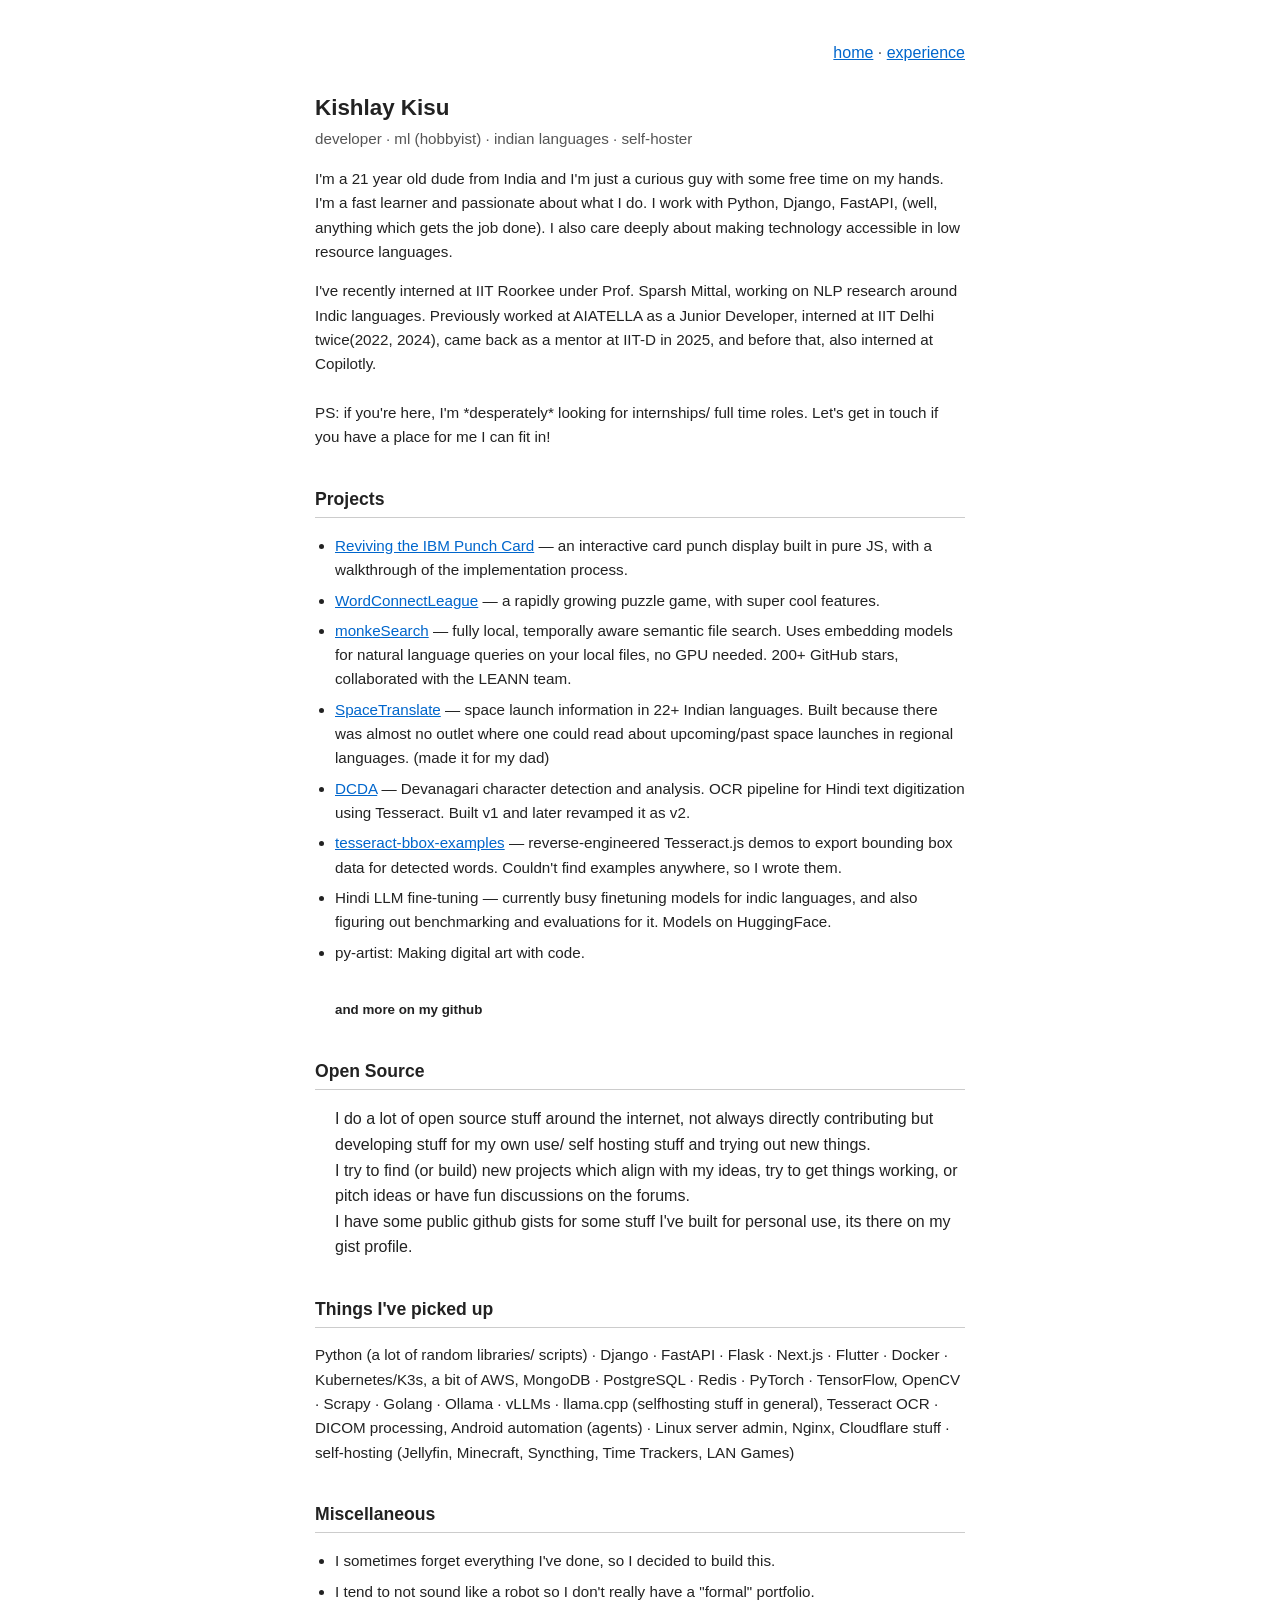
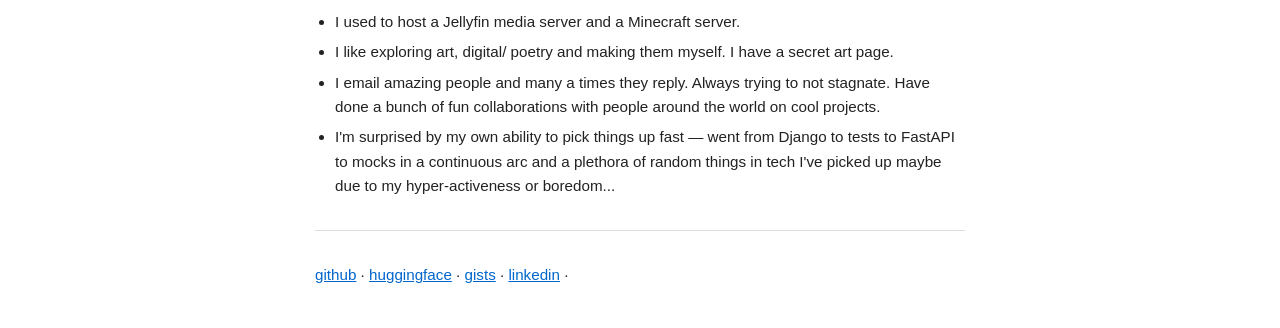
==== index.html @ 1979b264 "edits" ====
<!DOCTYPE html>
<html lang="en">
<head>
    <meta charset="UTF-8">
    <meta name="viewport" content="width=device-width, initial-scale=1.0">
    <title>Kishlay Kisu</title>
    <!-- Google tag (gtag.js) -->
    <script async src="https://www.googletagmanager.com/gtag/js?id=G-7D1QD191FC"></script>
    <script>
      window.dataLayer = window.dataLayer || [];
      function gtag(){dataLayer.push(arguments);}
      gtag('js', new Date());
      gtag('config', 'G-7D1QD191FC');
    </script>
    <style>
        body {
            font-family: -apple-system, BlinkMacSystemFont, "Segoe UI", Helvetica, Arial, sans-serif;
            max-width: 650px;
            margin: 40px auto;
            padding: 0 20px;
            line-height: 1.6;
            color: #222;
        }
        a { color: #0066cc; }
        a:visited { color: #551a8b; }
        h1 { font-size: 1.4em; margin-bottom: 0; }
        h2 { font-size: 1.1em; margin-top: 2em; border-bottom: 1px solid #ccc; padding-bottom: 4px; }
        p, li { font-size: 0.95em; }
        ul { padding-left: 20px; }
        li { margin-bottom: 6px; }
        .subtitle { color: #555; margin-top: 2px; font-size: 0.95em; }
        .nav { font-size: 1em; text-align: right; margin-bottom: 1.5em; color: #555; }
        hr { border: none; border-top: 1px solid #ddd; margin: 2em 0; }
    </style>
</head>
<body>

<p class="nav"><a href="index.html">home</a> · <a href="experience.html">experience</a></p>
<h1>Kishlay Kisu</h1>
<p class="subtitle">developer · ml (hobbyist) · indian languages · self-hoster</p>

<p>
    I'm a 21 year old dude from India and I'm just a curious guy with some free time on my hands. I'm a fast learner and passionate about what I do. I work with Python, Django, FastAPI, (well, anything which gets the job done). I also care deeply about making technology accessible in low resource languages.
</p>

<p>
    I've recently interned at IIT Roorkee under Prof. Sparsh Mittal, working on NLP research around Indic languages. Previously worked at AIATELLA as a Junior Developer, interned at IIT Delhi twice(2022, 2024), came back as a mentor at IIT-D in 2025, and before that, also interned at Copilotly.
    <br><br>
    PS: if you're here, I'm *desperately* looking for internships/ full time roles. Let's get in touch if you have a place for me I can fit in!
</p>

<h2>Projects</h2>
<ul>
    <li><a href="reviving-ibm-punch-card.html">Reviving the IBM Punch Card</a> — an interactive card punch display built in pure JS, with a walkthrough of the implementation process.</li>
    <li><a href="https://wordconnectleague.vercel.app/">WordConnectLeague</a> — a rapidly growing puzzle game, with super cool features.</li>
    <li><a href="https://monkesearch.github.io">monkeSearch</a> — fully local, temporally aware semantic file search. Uses embedding models for natural language queries on your local files, no GPU needed. 200+ GitHub stars, collaborated with the LEANN team.</li>
    <li><a href="https://www.spacetranslate.vercel.app/">SpaceTranslate</a> — space launch information in 22+ Indian languages. Built because there was almost no outlet where one could read about upcoming/past space launches in regional languages. (made it for my dad)</li>
    <li><a href="https://github.com/Kishlay-notabot/dcda">DCDA</a> — Devanagari character detection and analysis. OCR pipeline for Hindi text digitization using Tesseract. Built v1 and later revamped it as v2.</li>
    <li><a href="https://github.com/Kishlay-notabot/tesseract-bbox-examples">tesseract-bbox-examples</a> — reverse-engineered Tesseract.js demos to export bounding box data for detected words. Couldn't find examples anywhere, so I wrote them.</li>
    <li>Hindi LLM fine-tuning — currently busy finetuning models for indic languages, and also figuring out benchmarking and evaluations for it. Models on HuggingFace.</li>
    <li>py-artist: Making digital art with code.</li>
    <br>
    <b style="font-size:smaller">and more on my github</b>
</ul>

<h2>Open Source</h2>
<ul>
    I do a lot of open source stuff around the internet, not always directly contributing but developing stuff for my own use/ self hosting stuff and trying out new things.
    <br>
    I try to find (or build) new projects which align with my ideas, try to get things working, or pitch ideas or have fun discussions on the forums.
    <br>
    I have some public github gists for some stuff I've built for personal use, its there on my gist profile.
</ul>

<h2>Things I've picked up</h2>
<p>
    Python (a lot of random libraries/ scripts) · Django · FastAPI · Flask · Next.js · Flutter · Docker · Kubernetes/K3s, a bit of AWS, MongoDB · PostgreSQL · Redis · PyTorch · TensorFlow, OpenCV · Scrapy · Golang · Ollama · vLLMs · llama.cpp (selfhosting stuff in general), Tesseract OCR · DICOM processing, Android automation (agents) · Linux server admin, Nginx, Cloudflare stuff · self-hosting (Jellyfin, Minecraft, Syncthing, Time Trackers, LAN Games)
</p>

<h2>Miscellaneous</h2>
<ul>
    <li>I sometimes forget everything I've done, so I decided to build this.</li>
    <li>I tend to not sound like a robot so I don't really have a "formal" portfolio.</li>
    <li>I used to host a Jellyfin media server and a Minecraft server.</li>
    <li>I like exploring art, digital/ poetry and making them myself. I have a secret art page.</li>
    <li>I email amazing people and many a times they reply. Always trying to not stagnate. Have done a bunch of fun collaborations with people around the world on cool projects. </li>
    <li>I'm surprised by my own ability to pick things up fast — went from Django to tests to FastAPI to mocks in a continuous arc and a plethora of random things in tech I've picked up maybe due to my hyper-activeness or boredom...</li>
</ul>

<hr>

<p>
    <!-- <a href="blogs.html">blogs</a> · -->
    <a href="https://github.com/Kishlay-notabot">github</a> ·
    <a href="https://huggingface.co/kishl">huggingface</a> ·
    <a href="https://gist.github.com/Kishlay-notabot/">gists</a> ·
    <a href="https://linkedin.com/in/kishlaykisu">linkedin</a> ·
</p>

</body>
</html>
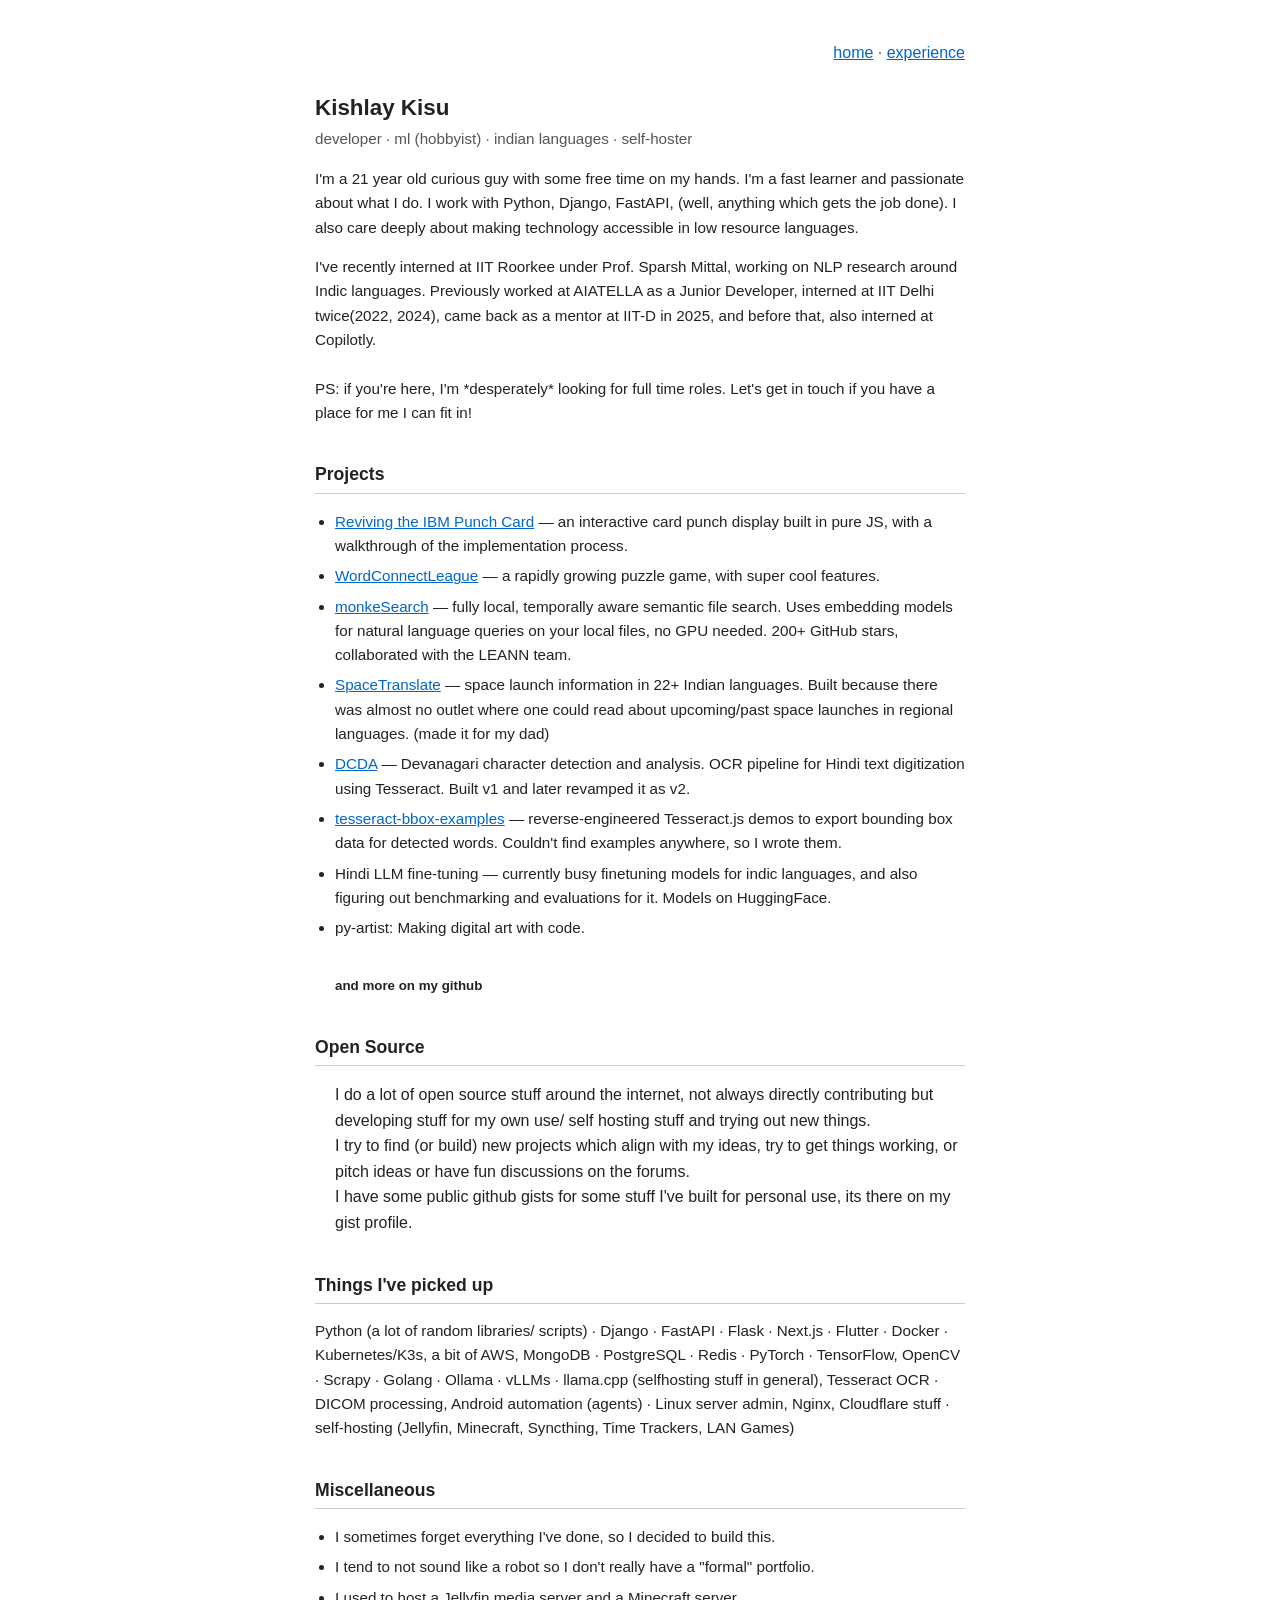
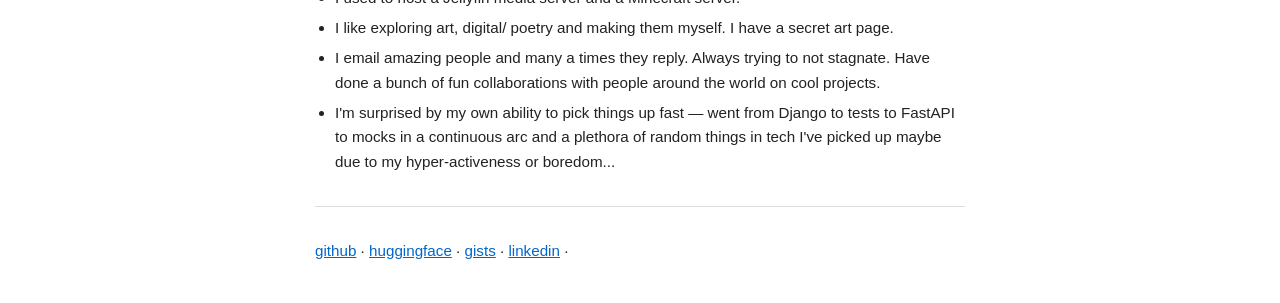
==== commit 79687a33: "dynamically typed text rendered on top" ====
--- a/index.html
+++ b/index.html
@@ -40,13 +40,13 @@
 <p class="subtitle">developer · ml (hobbyist) · indian languages · self-hoster</p>
 
 <p>
-    I'm a 21 year old dude from India and I'm just a curious guy with some free time on my hands. I'm a fast learner and passionate about what I do. I work with Python, Django, FastAPI, (well, anything which gets the job done). I also care deeply about making technology accessible in low resource languages.
+    I'm a 21 year old curious guy with some free time on my hands. I'm a fast learner and passionate about what I do. I work with Python, Django, FastAPI, (well, anything which gets the job done). I also care deeply about making technology accessible in low resource languages.
 </p>
 
 <p>
     I've recently interned at IIT Roorkee under Prof. Sparsh Mittal, working on NLP research around Indic languages. Previously worked at AIATELLA as a Junior Developer, interned at IIT Delhi twice(2022, 2024), came back as a mentor at IIT-D in 2025, and before that, also interned at Copilotly.
     <br><br>
-    PS: if you're here, I'm *desperately* looking for internships/ full time roles. Let's get in touch if you have a place for me I can fit in!
+    PS: if you're here, I'm *desperately* looking for full time roles. Let's get in touch if you have a place for me I can fit in!
 </p>
 
 <h2>Projects</h2>
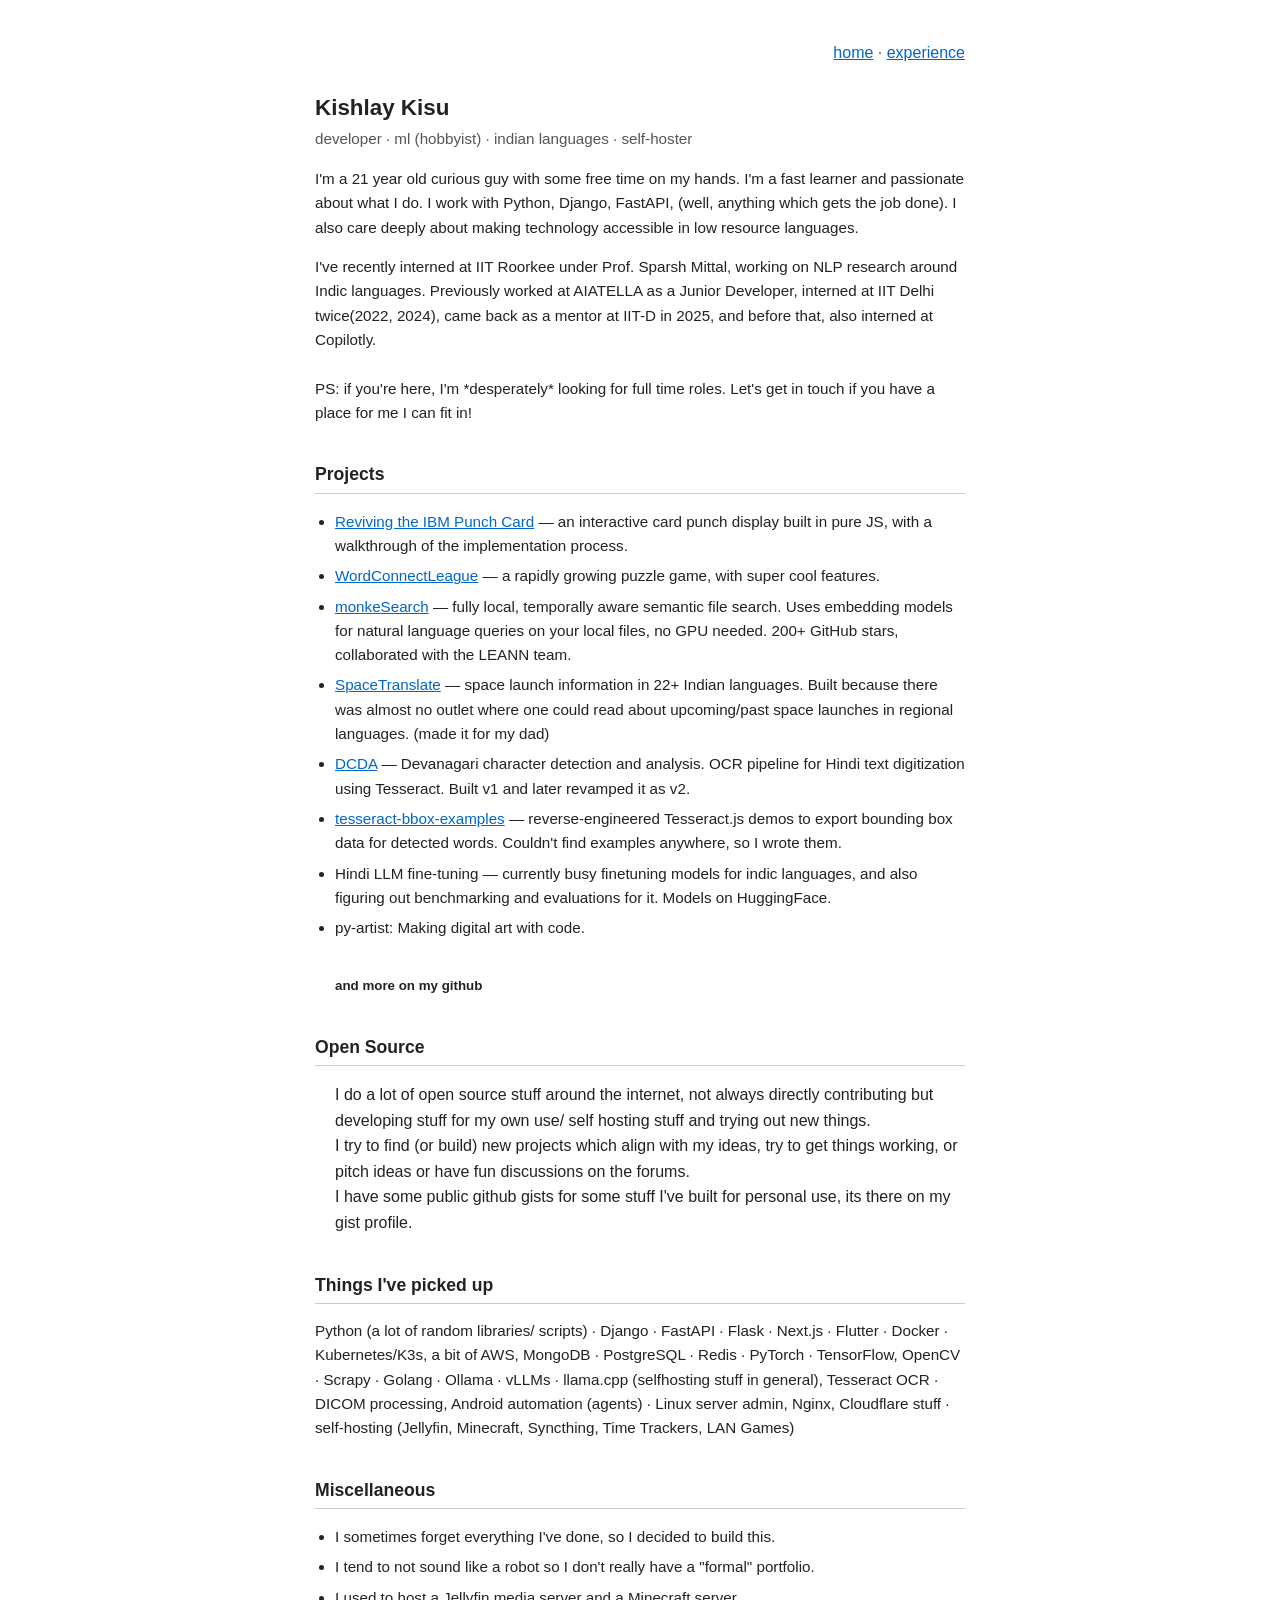
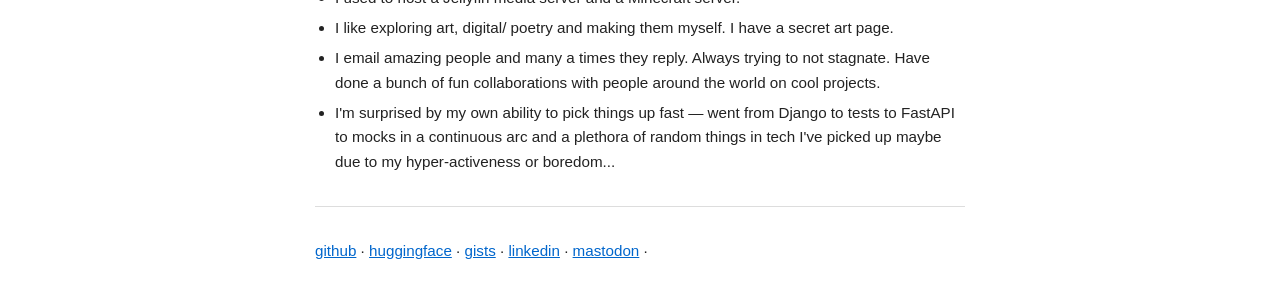
==== commit ccc33c33: "add mastodon link" ====
--- a/index.html
+++ b/index.html
@@ -95,6 +95,9 @@
     <a href="https://huggingface.co/kishl">huggingface</a> ·
     <a href="https://gist.github.com/Kishlay-notabot/">gists</a> ·
     <a href="https://linkedin.com/in/kishlaykisu">linkedin</a> ·
+    <a rel="me" href="https://discuss.systems/@kishl">mastodon</a> ·
+
+
 </p>
 
 </body>
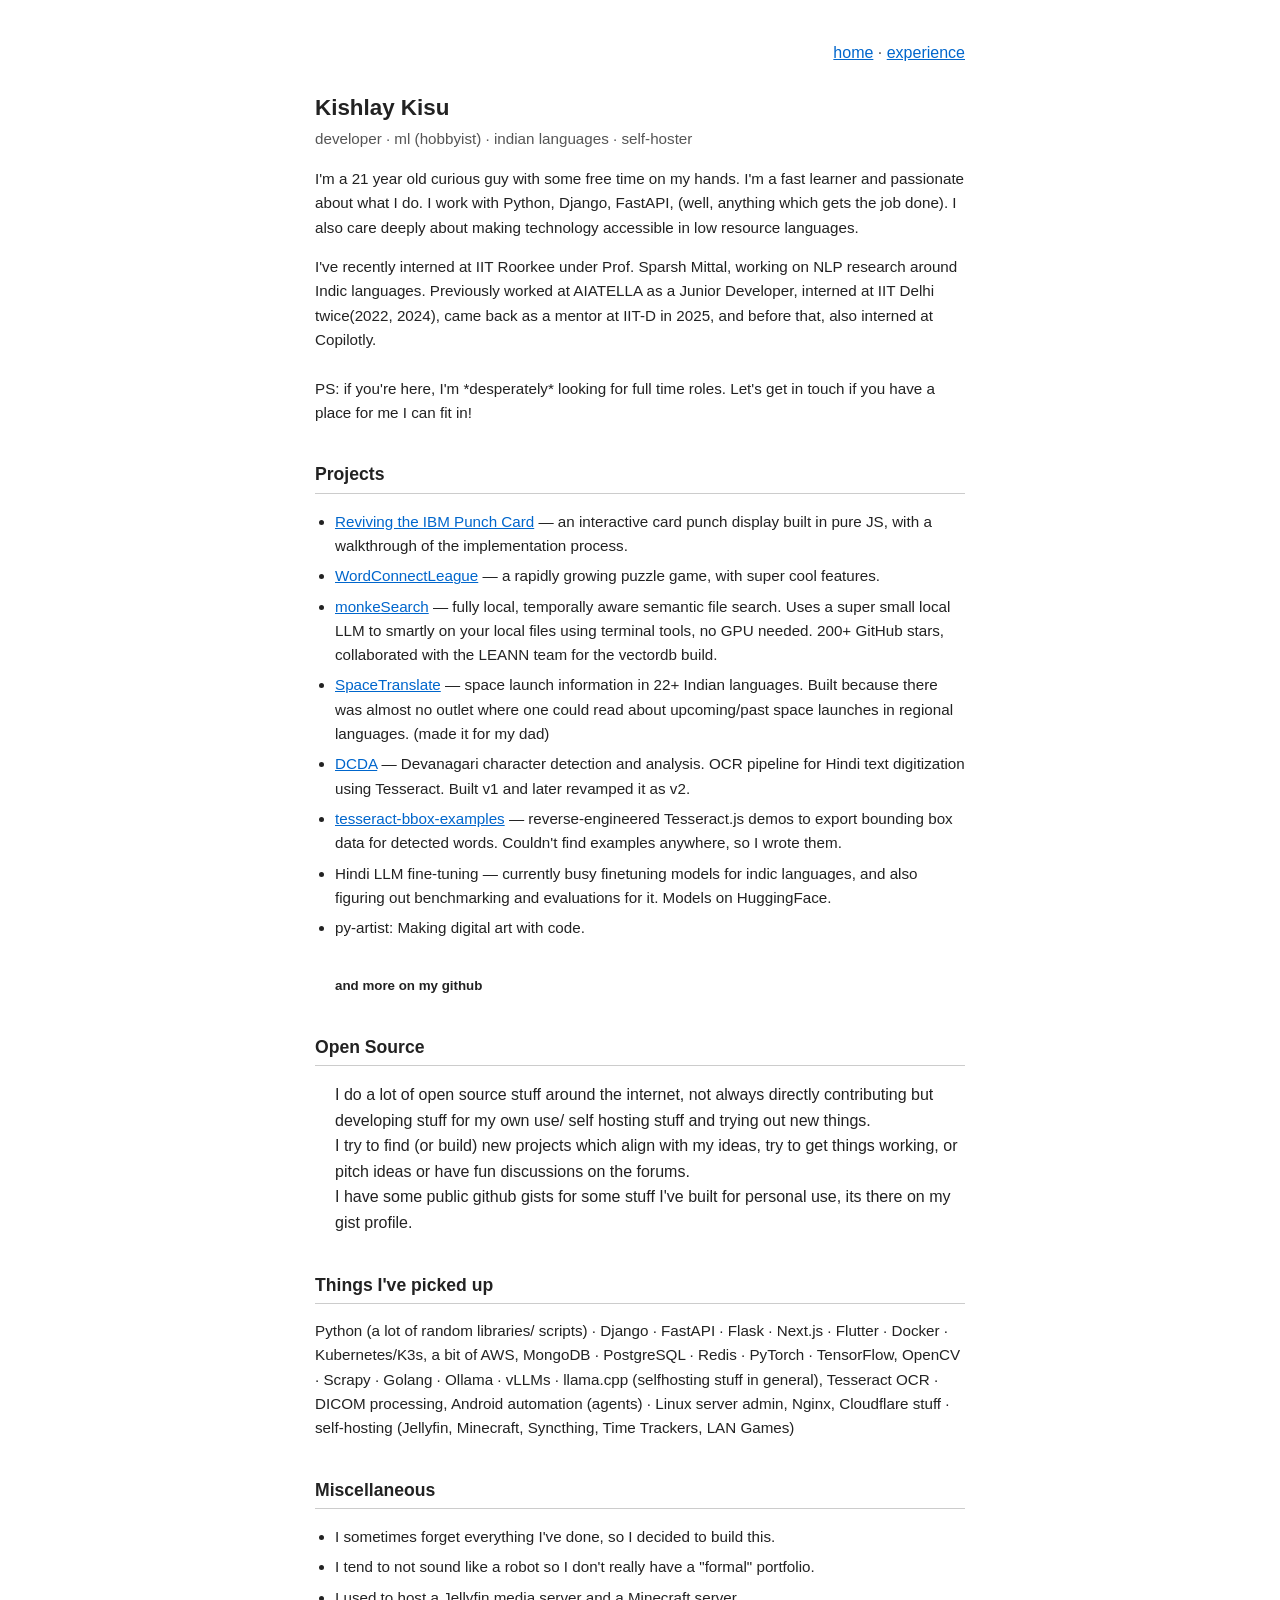
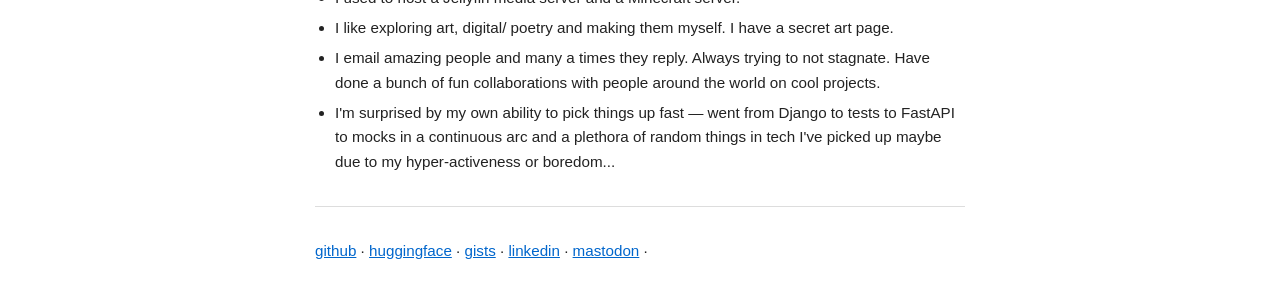
==== commit f936997c: "update" ====
--- a/index.html
+++ b/index.html
@@ -53,7 +53,7 @@
 <ul>
     <li><a href="reviving-ibm-punch-card.html">Reviving the IBM Punch Card</a> — an interactive card punch display built in pure JS, with a walkthrough of the implementation process.</li>
     <li><a href="https://wordconnectleague.vercel.app/">WordConnectLeague</a> — a rapidly growing puzzle game, with super cool features.</li>
-    <li><a href="https://monkesearch.github.io">monkeSearch</a> — fully local, temporally aware semantic file search. Uses embedding models for natural language queries on your local files, no GPU needed. 200+ GitHub stars, collaborated with the LEANN team.</li>
+    <li><a href="https://monkesearch.github.io">monkeSearch</a> — fully local, temporally aware semantic file search. Uses a super small local LLM to smartly on your local files using terminal tools, no GPU needed. 200+ GitHub stars, collaborated with the LEANN team for the vectordb build.</li>
     <li><a href="https://www.spacetranslate.vercel.app/">SpaceTranslate</a> — space launch information in 22+ Indian languages. Built because there was almost no outlet where one could read about upcoming/past space launches in regional languages. (made it for my dad)</li>
     <li><a href="https://github.com/Kishlay-notabot/dcda">DCDA</a> — Devanagari character detection and analysis. OCR pipeline for Hindi text digitization using Tesseract. Built v1 and later revamped it as v2.</li>
     <li><a href="https://github.com/Kishlay-notabot/tesseract-bbox-examples">tesseract-bbox-examples</a> — reverse-engineered Tesseract.js demos to export bounding box data for detected words. Couldn't find examples anywhere, so I wrote them.</li>
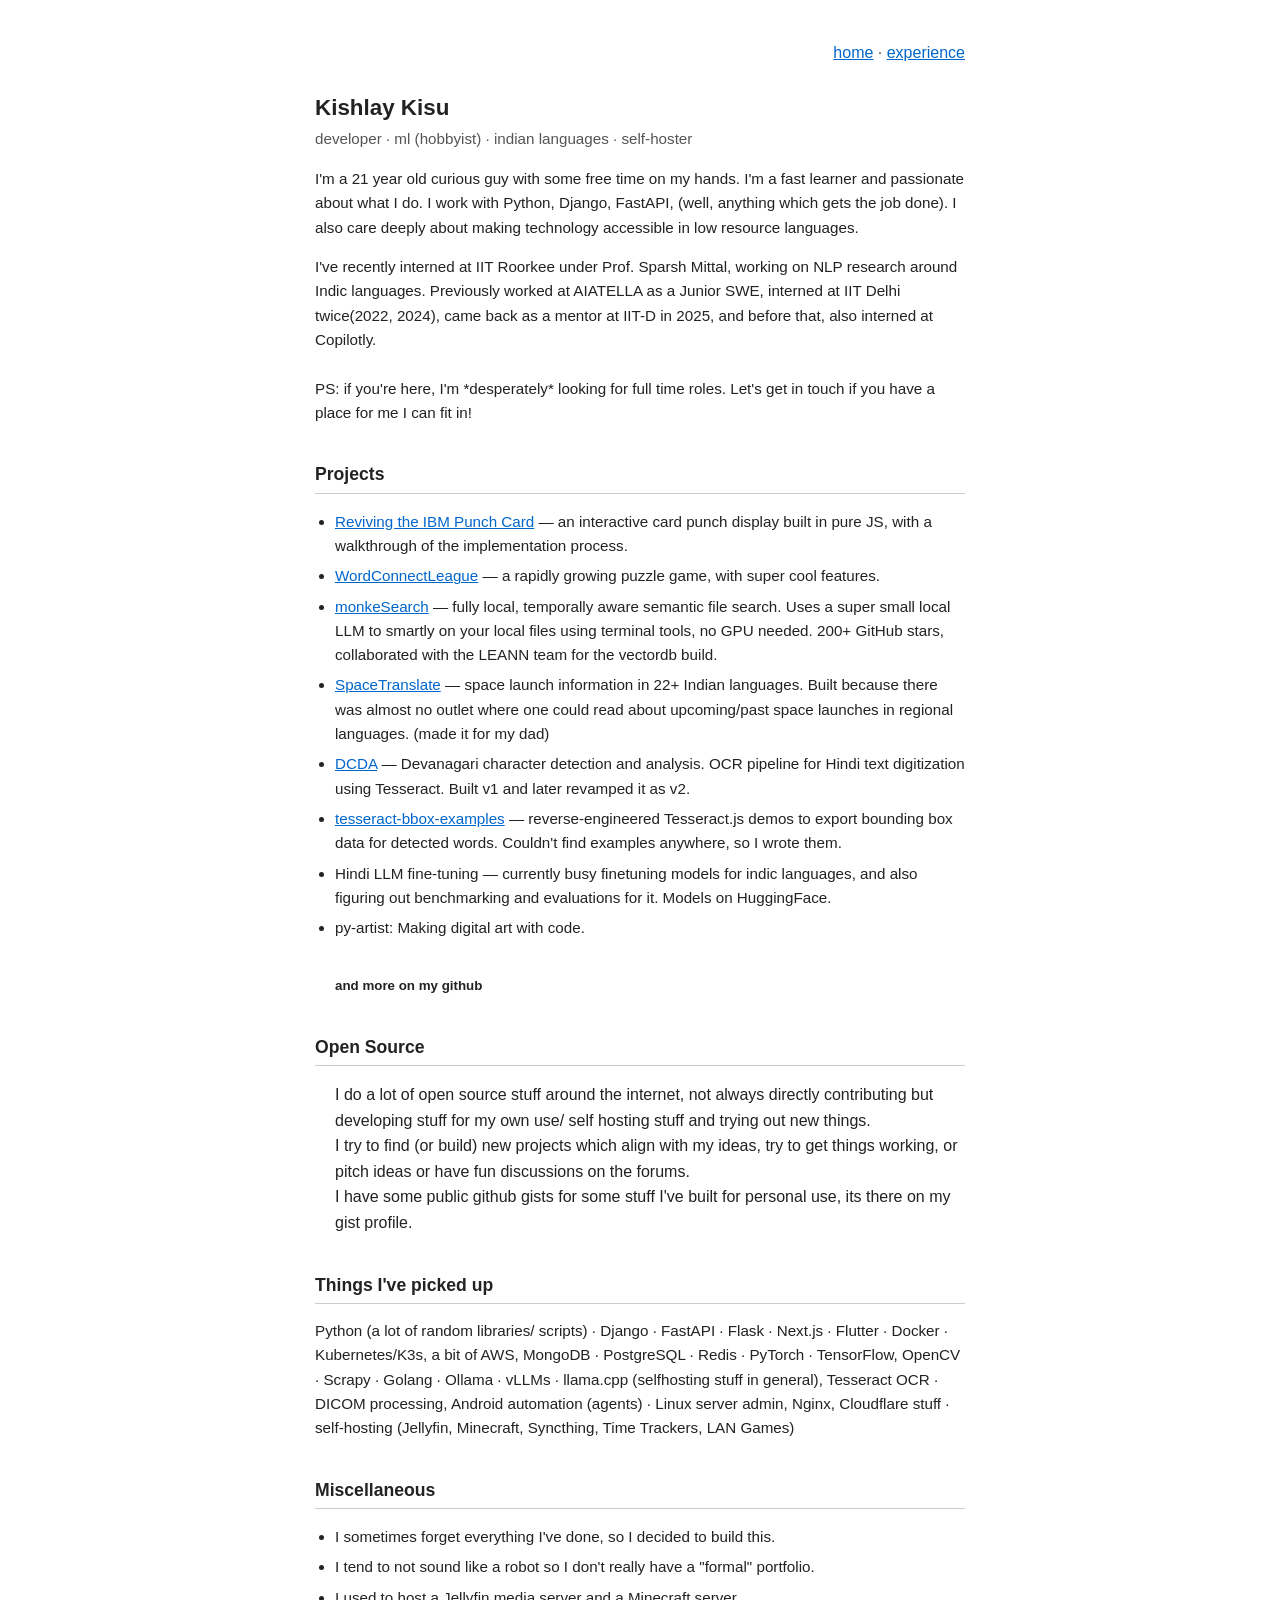
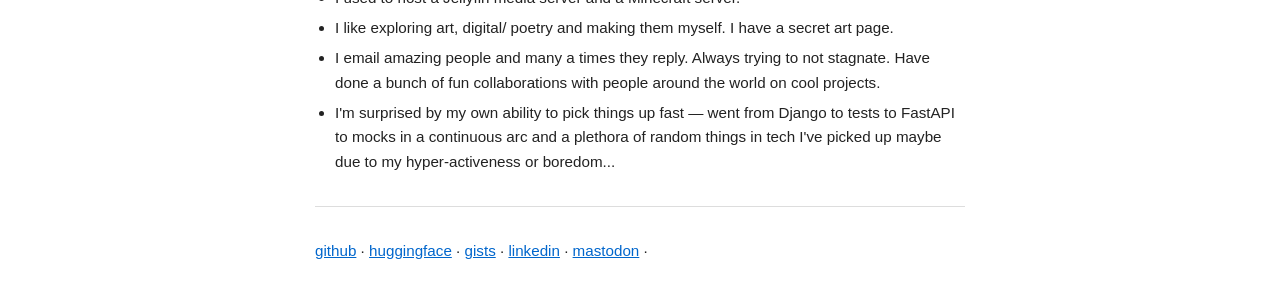
==== commit 84510706: "meh" ====
--- a/index.html
+++ b/index.html
@@ -44,7 +44,7 @@
 </p>
 
 <p>
-    I've recently interned at IIT Roorkee under Prof. Sparsh Mittal, working on NLP research around Indic languages. Previously worked at AIATELLA as a Junior Developer, interned at IIT Delhi twice(2022, 2024), came back as a mentor at IIT-D in 2025, and before that, also interned at Copilotly.
+    I've recently interned at IIT Roorkee under Prof. Sparsh Mittal, working on NLP research around Indic languages. Previously worked at AIATELLA as a Junior SWE, interned at IIT Delhi twice(2022, 2024), came back as a mentor at IIT-D in 2025, and before that, also interned at Copilotly.
     <br><br>
     PS: if you're here, I'm *desperately* looking for full time roles. Let's get in touch if you have a place for me I can fit in!
 </p>
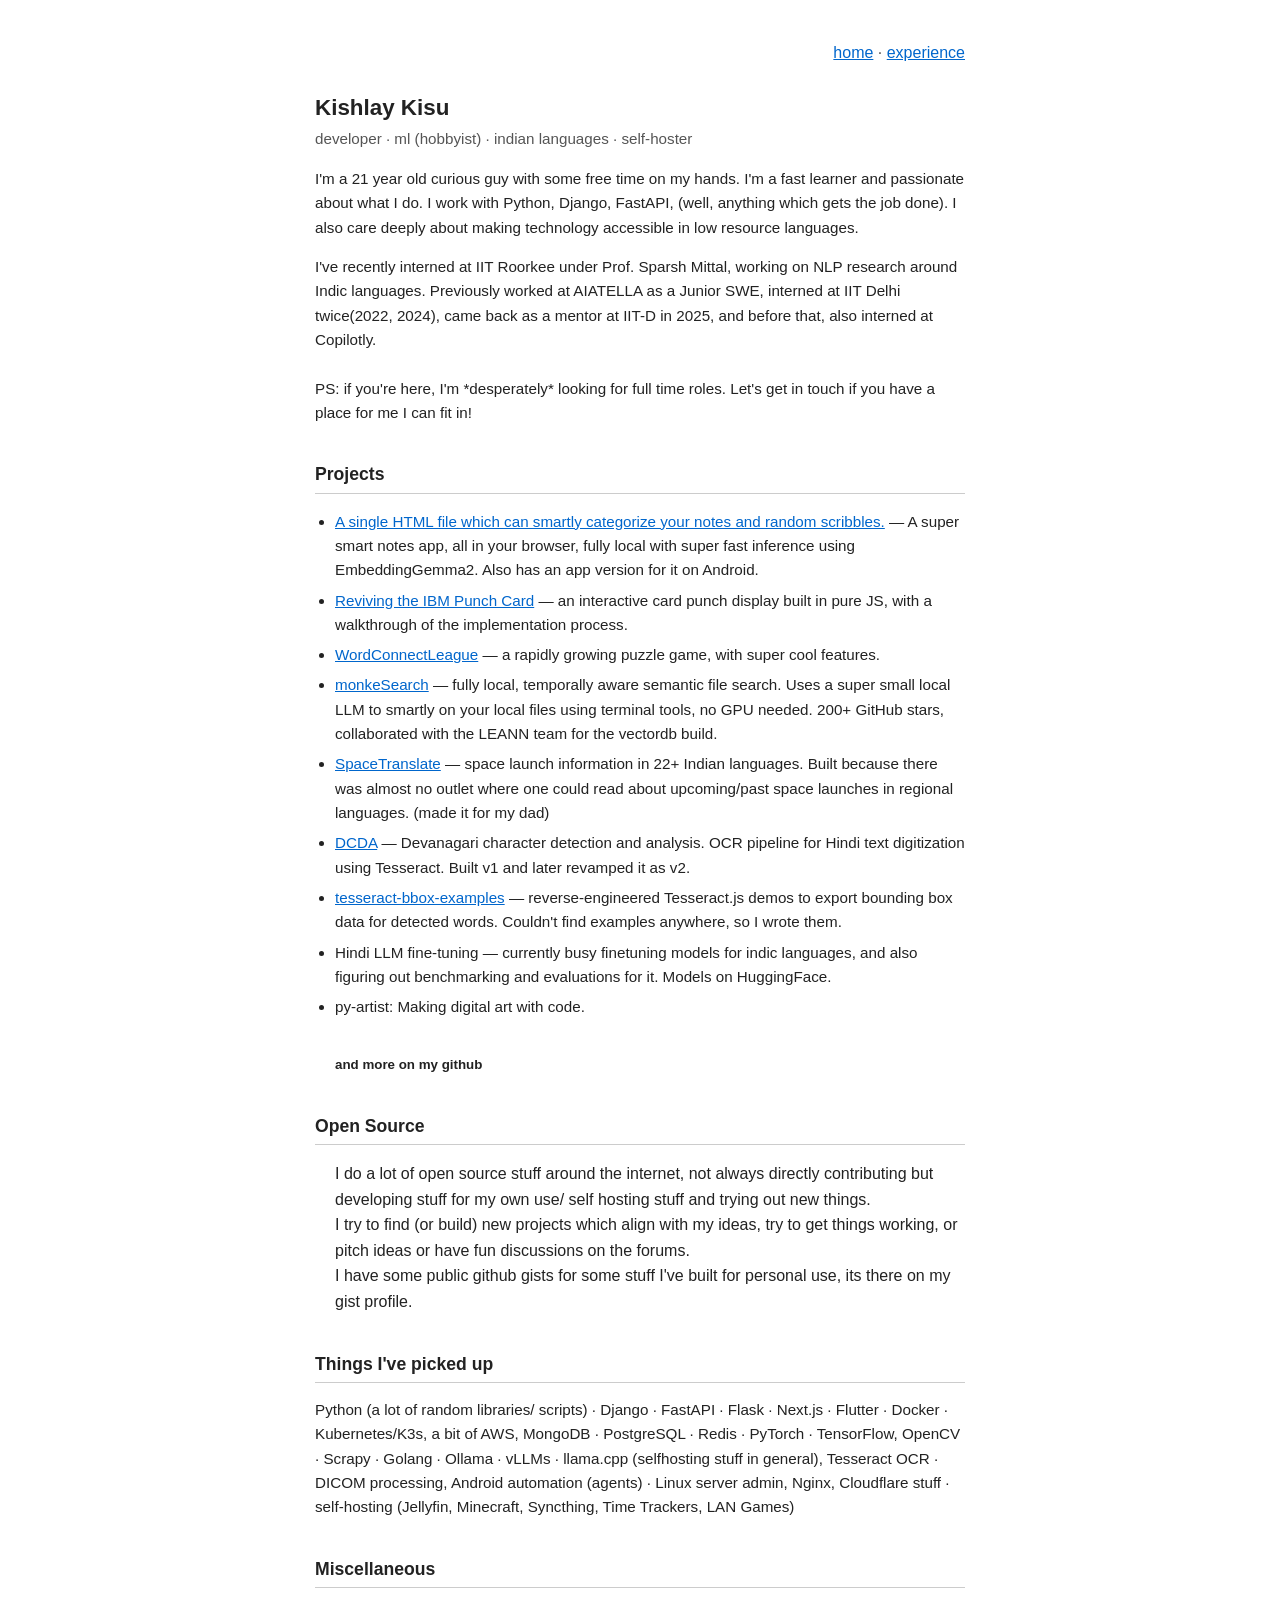
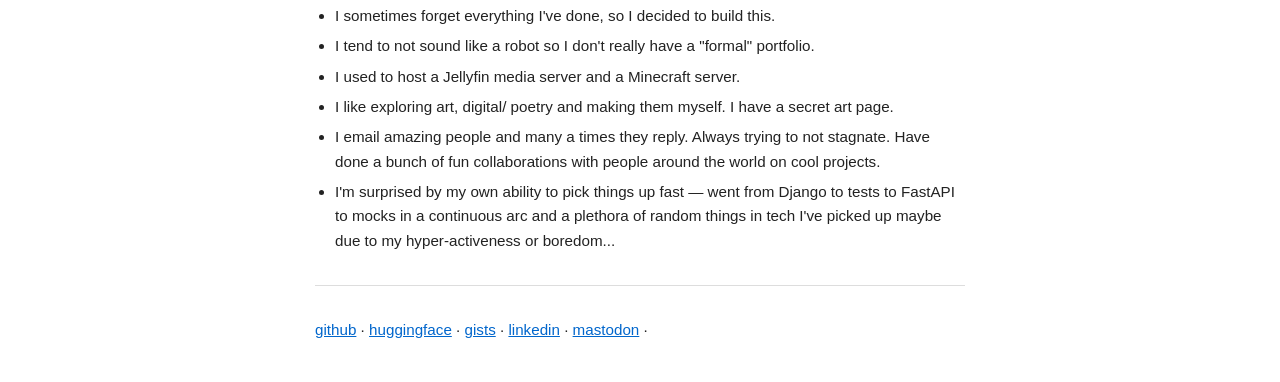
==== commit cc9ce03f: "notes project prototype" ====
--- a/index.html
+++ b/index.html
@@ -51,6 +51,7 @@
 
 <h2>Projects</h2>
 <ul>
+    <li><a href="notes.html">A single HTML file which can smartly categorize your notes and random scribbles.</a> — A super smart notes app, all in your browser, fully local with super fast inference using EmbeddingGemma2. Also has an app version for it on Android.</li>
     <li><a href="reviving-ibm-punch-card.html">Reviving the IBM Punch Card</a> — an interactive card punch display built in pure JS, with a walkthrough of the implementation process.</li>
     <li><a href="https://wordconnectleague.vercel.app/">WordConnectLeague</a> — a rapidly growing puzzle game, with super cool features.</li>
     <li><a href="https://monkesearch.github.io">monkeSearch</a> — fully local, temporally aware semantic file search. Uses a super small local LLM to smartly on your local files using terminal tools, no GPU needed. 200+ GitHub stars, collaborated with the LEANN team for the vectordb build.</li>
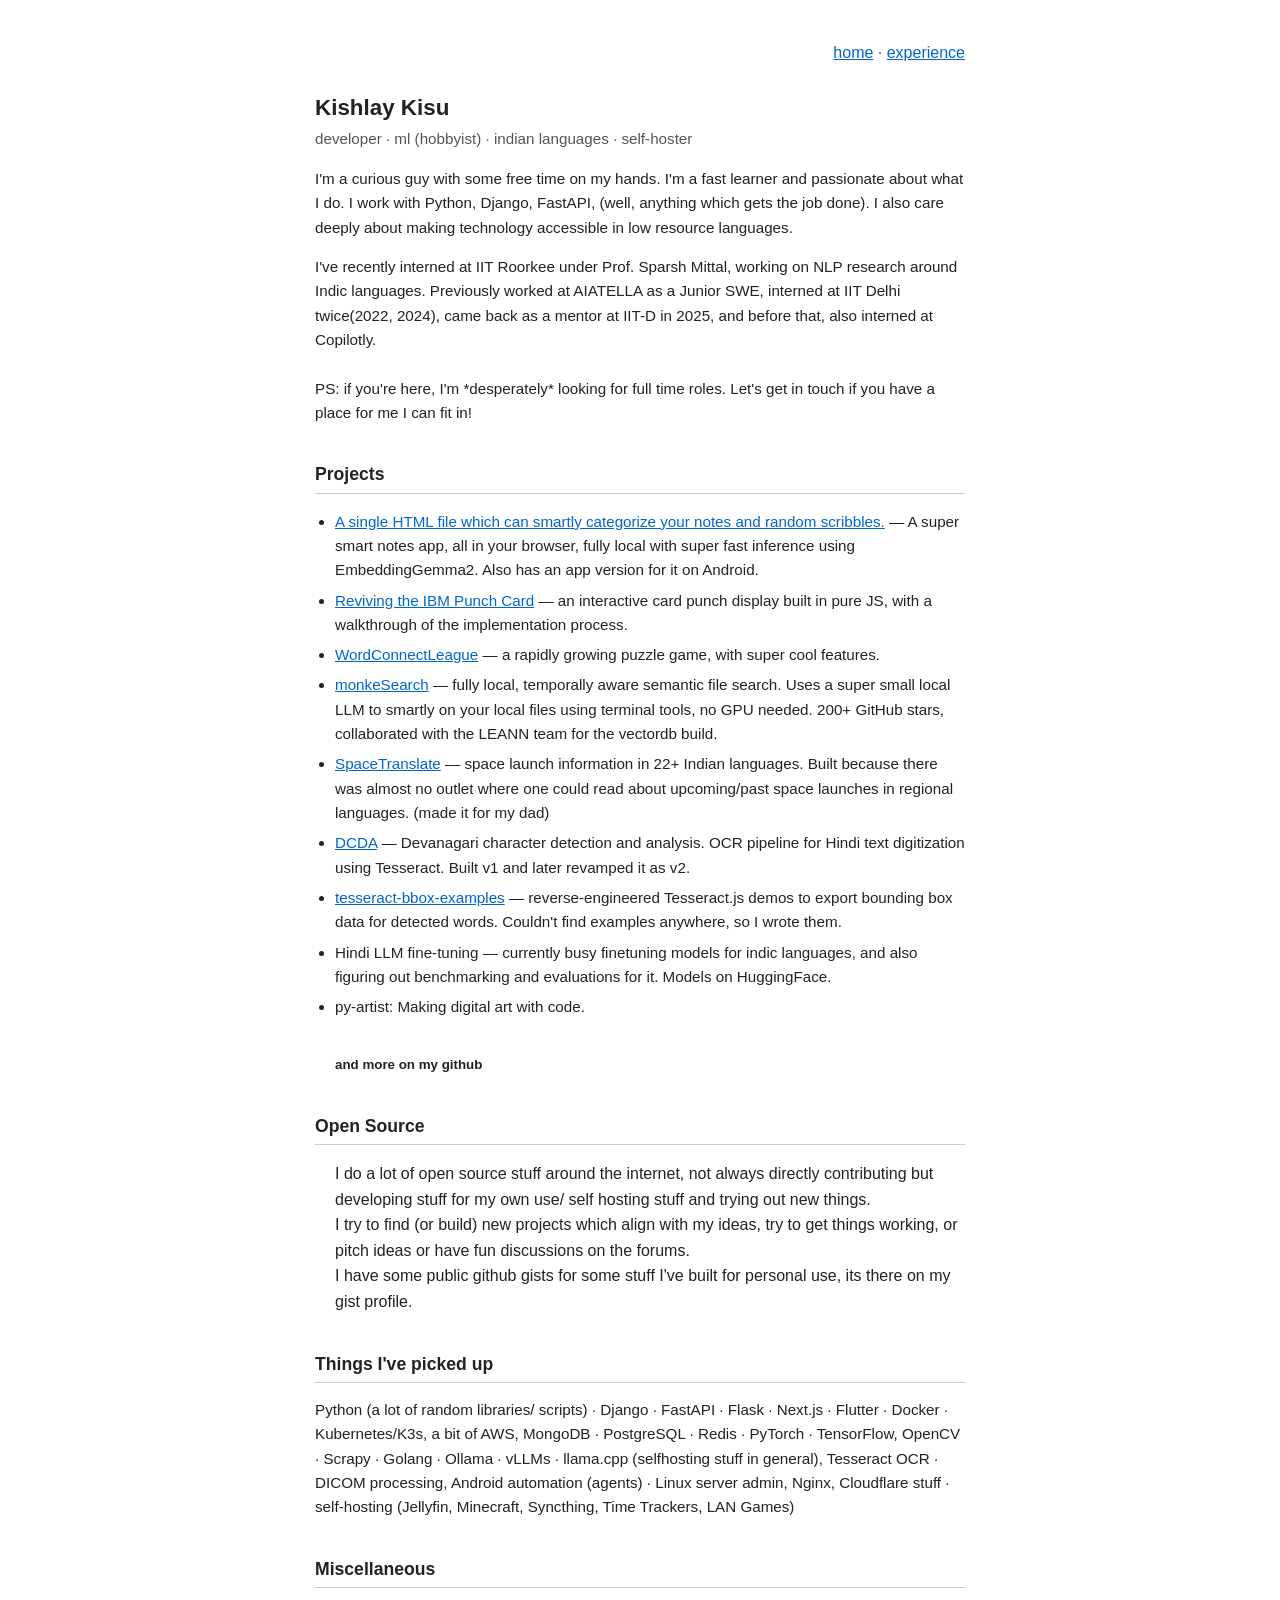
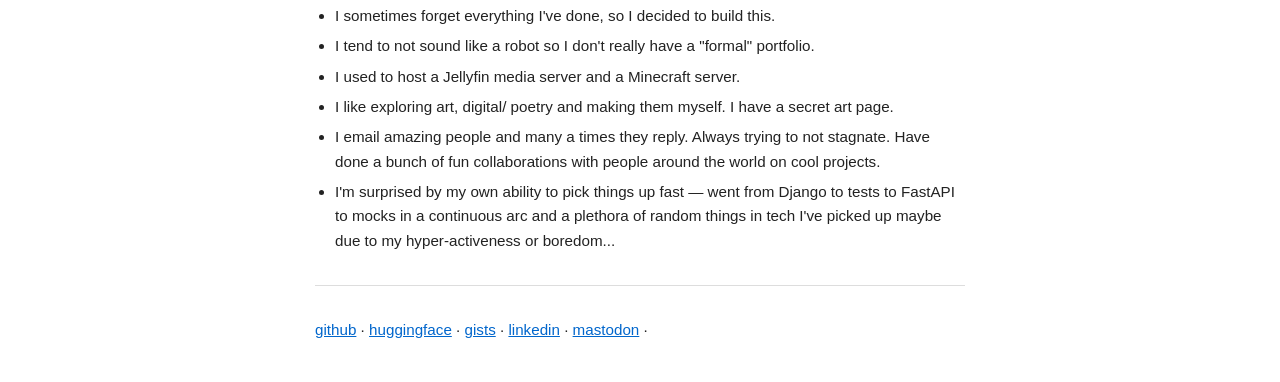
==== commit 18659007: "notes project v1 UI changes" ====
--- a/index.html
+++ b/index.html
@@ -40,7 +40,7 @@
 <p class="subtitle">developer · ml (hobbyist) · indian languages · self-hoster</p>
 
 <p>
-    I'm a 21 year old curious guy with some free time on my hands. I'm a fast learner and passionate about what I do. I work with Python, Django, FastAPI, (well, anything which gets the job done). I also care deeply about making technology accessible in low resource languages.
+    I'm a curious guy with some free time on my hands. I'm a fast learner and passionate about what I do. I work with Python, Django, FastAPI, (well, anything which gets the job done). I also care deeply about making technology accessible in low resource languages.
 </p>
 
 <p>
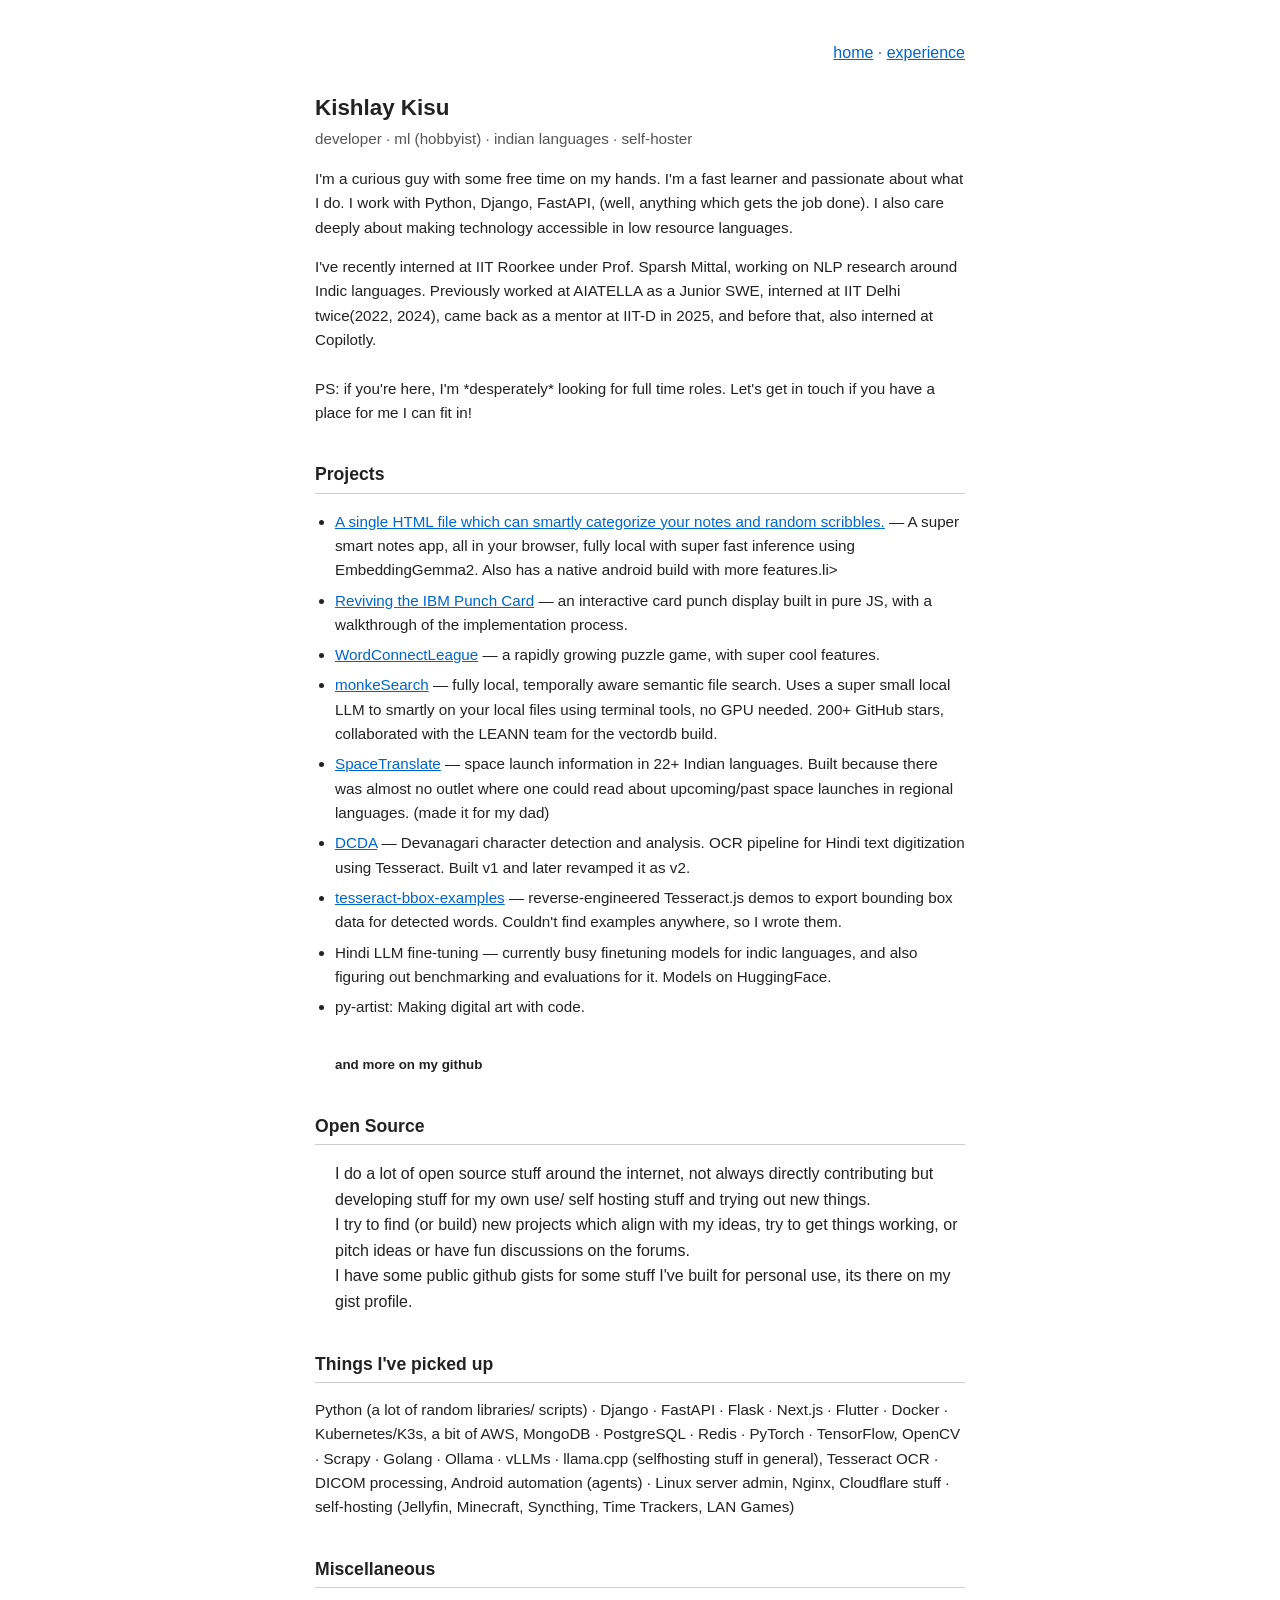
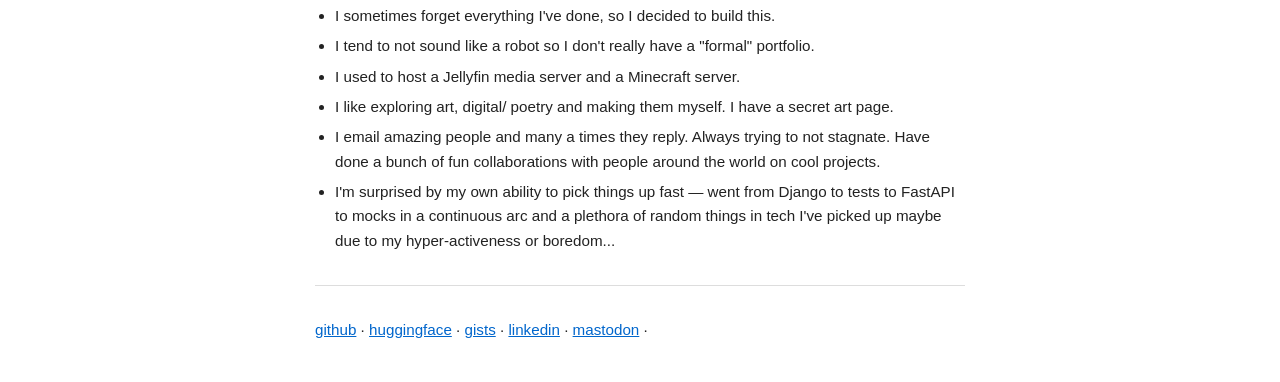
==== commit 12c3b15f: "edit" ====
--- a/index.html
+++ b/index.html
@@ -51,7 +51,7 @@
 
 <h2>Projects</h2>
 <ul>
-    <li><a href="notes.html">A single HTML file which can smartly categorize your notes and random scribbles.</a> — A super smart notes app, all in your browser, fully local with super fast inference using EmbeddingGemma2. Also has an app version for it on Android.</li>
+    <li><a href="notes.html">A single HTML file which can smartly categorize your notes and random scribbles.</a> — A super smart notes app, all in your browser, fully local with super fast inference using EmbeddingGemma2. Also has a native android build with more features.li>
     <li><a href="reviving-ibm-punch-card.html">Reviving the IBM Punch Card</a> — an interactive card punch display built in pure JS, with a walkthrough of the implementation process.</li>
     <li><a href="https://wordconnectleague.vercel.app/">WordConnectLeague</a> — a rapidly growing puzzle game, with super cool features.</li>
     <li><a href="https://monkesearch.github.io">monkeSearch</a> — fully local, temporally aware semantic file search. Uses a super small local LLM to smartly on your local files using terminal tools, no GPU needed. 200+ GitHub stars, collaborated with the LEANN team for the vectordb build.</li>
